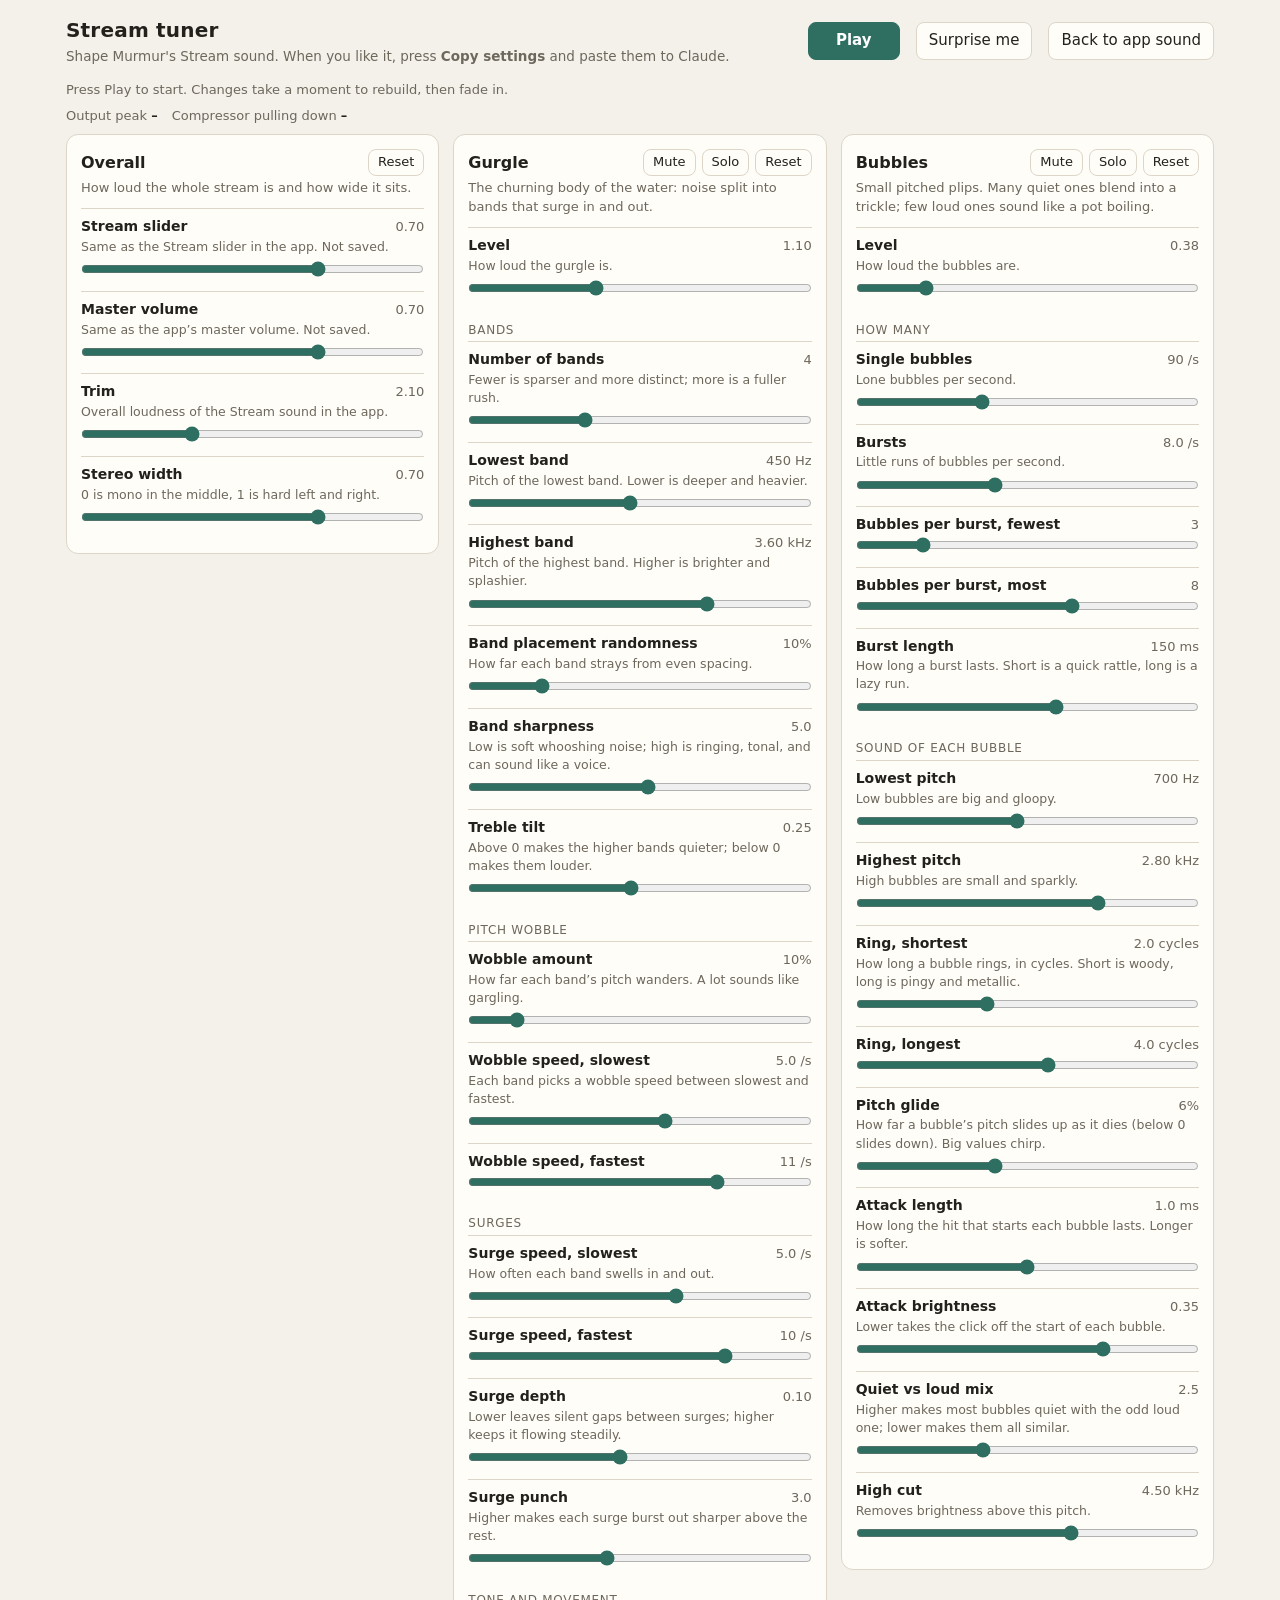
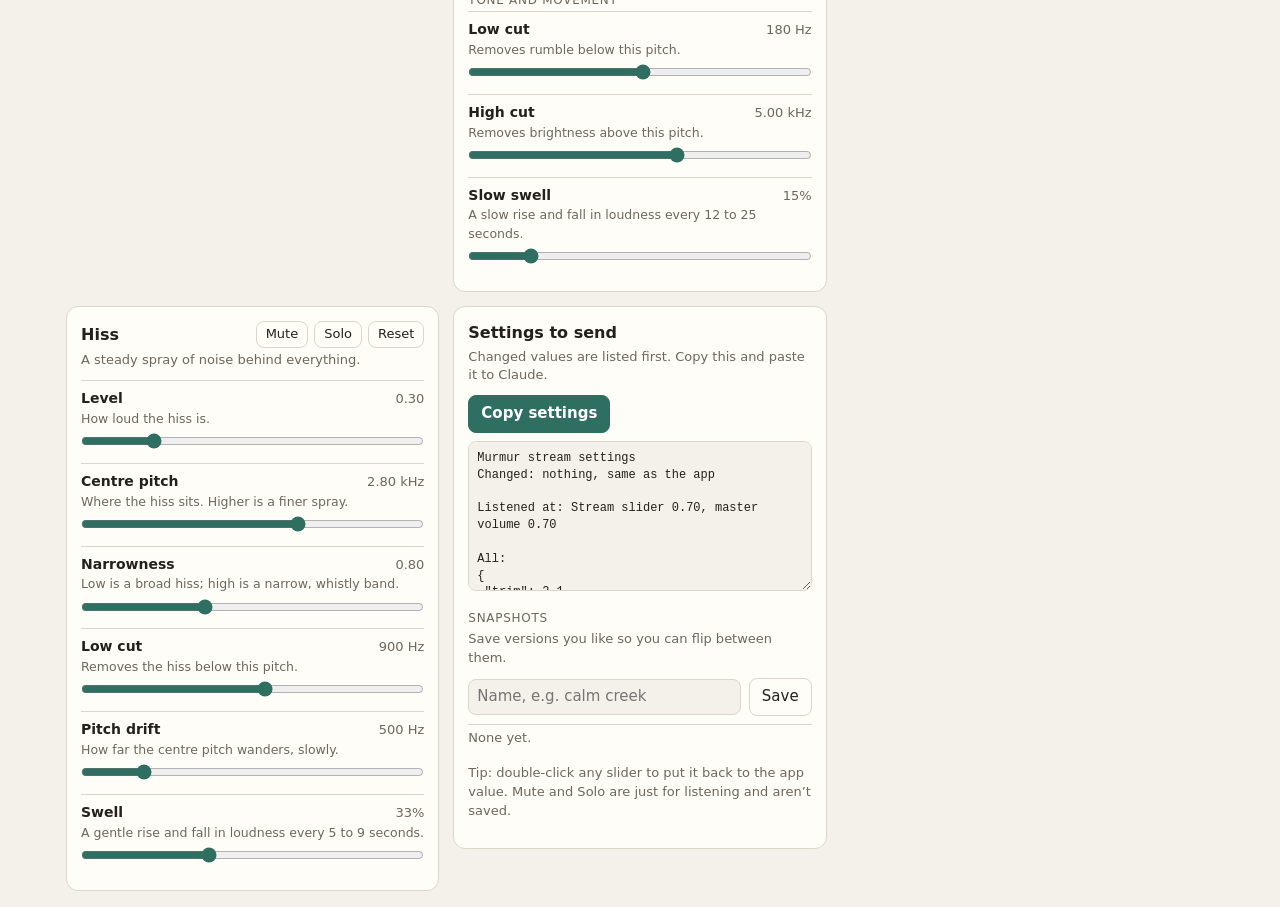
==== stream-tuner.html @ 97ecb2f1 "Add a stream tuner page and move stream settings into STREAM Every number that shapes the Stream sou" ====
<!doctype html>
<html lang="en">
<head>
<meta charset="utf-8">
<meta name="viewport" content="width=device-width, initial-scale=1">
<title>Stream Tuner</title>
<style>
  :root {
    --bg: #f4f1ea; --card: #fffdf8; --ink: #23211c; --muted: #6d675c; --line: #ddd6c8;
    --accent: #2f6f62; --accent-ink: #ffffff; --warn: #a2562a; --track: #e3ddd0;
  }
  @media (prefers-color-scheme: dark) {
    :root:not([data-theme="light"]) {
      --bg: #15171a; --card: #1e2125; --ink: #ebe7df; --muted: #9a958b; --line: #30343a;
      --accent: #6cc3ad; --accent-ink: #0d1412; --warn: #e39a6b; --track: #2c3036;
    }
  }
  :root[data-theme="dark"] {
    --bg: #15171a; --card: #1e2125; --ink: #ebe7df; --muted: #9a958b; --line: #30343a;
    --accent: #6cc3ad; --accent-ink: #0d1412; --warn: #e39a6b; --track: #2c3036;
  }
  * { box-sizing: border-box; }
  body { margin: 0; background: var(--bg); color: var(--ink); font: 15px/1.45 system-ui, -apple-system, "Segoe UI", sans-serif; }
  .wrap { max-width: 1180px; margin: 0 auto; padding: 16px; }
  header { display: flex; flex-wrap: wrap; align-items: center; gap: 12px 16px; margin-bottom: 14px; }
  h1 { font-size: 20px; margin: 0; letter-spacing: 0.01em; }
  .sub { color: var(--muted); margin: 2px 0 0; font-size: 13.5px; }
  .grow { flex: 1 1 240px; }
  button { font: inherit; border: 1px solid var(--line); background: var(--card); color: var(--ink); border-radius: 8px; padding: 7px 12px; cursor: pointer; }
  button:hover { border-color: var(--accent); }
  button.primary { background: var(--accent); color: var(--accent-ink); border-color: var(--accent); font-weight: 600; min-width: 92px; }
  button.small { padding: 3px 9px; font-size: 13px; }
  button.on { background: var(--accent); color: var(--accent-ink); border-color: var(--accent); }
  .status { font-size: 13px; color: var(--muted); min-height: 1.4em; }
  .status.busy { color: var(--warn); }
  .grid { display: grid; grid-template-columns: repeat(auto-fit, minmax(320px, 1fr)); gap: 14px; align-items: start; }
  section.card { background: var(--card); border: 1px solid var(--line); border-radius: 12px; padding: 14px; }
  .card h2 { font-size: 16px; margin: 0; }
  .card .what { color: var(--muted); font-size: 13px; margin: 3px 0 10px; }
  .card-head { display: flex; align-items: center; gap: 6px; flex-wrap: wrap; }
  .card-head h2 { flex: 1; }
  .ctl { padding: 7px 0; border-top: 1px solid var(--line); }
  .ctl:first-of-type { border-top: 0; }
  .ctl-top { display: flex; justify-content: space-between; gap: 8px; align-items: baseline; }
  .ctl label { font-weight: 600; font-size: 14px; }
  .val { font-variant-numeric: tabular-nums; font-size: 13px; color: var(--muted); white-space: nowrap; }
  .val.changed { color: var(--accent); font-weight: 600; }
  .hint { color: var(--muted); font-size: 12.5px; margin: 1px 0 3px; }
  input[type=range] { width: 100%; accent-color: var(--accent); margin: 2px 0 0; }
  .sub-h { font-size: 12px; text-transform: uppercase; letter-spacing: 0.06em; color: var(--muted); margin: 12px 0 2px; }
  textarea { width: 100%; min-height: 150px; font: 12px/1.4 ui-monospace, SFMono-Regular, Menlo, monospace; background: var(--bg); color: var(--ink); border: 1px solid var(--line); border-radius: 8px; padding: 8px; resize: vertical; }
  .row { display: flex; gap: 8px; flex-wrap: wrap; align-items: center; margin: 8px 0; }
  .row input[type=text] { flex: 1 1 140px; font: inherit; padding: 6px 8px; border-radius: 8px; border: 1px solid var(--line); background: var(--bg); color: var(--ink); }
  .snaps { list-style: none; padding: 0; margin: 6px 0 0; }
  .snaps li { display: flex; gap: 6px; align-items: center; padding: 4px 0; border-top: 1px solid var(--line); }
  .snaps li span { flex: 1; overflow: hidden; text-overflow: ellipsis; white-space: nowrap; }
  .meter { display: flex; gap: 14px; flex-wrap: wrap; font-size: 13px; color: var(--muted); font-variant-numeric: tabular-nums; }
  .meter b { color: var(--ink); font-weight: 600; }
  .meter b.hot { color: var(--warn); }
  .note { font-size: 13px; color: var(--muted); }
</style>
</head>
<body>
<div class="wrap">
  <header>
    <div class="grow">
      <h1>Stream tuner</h1>
      <p class="sub">Shape Murmur's Stream sound. When you like it, press <b>Copy settings</b> and paste them to Claude.</p>
    </div>
    <button id="play" class="primary" type="button">Play</button>
    <button id="surprise" type="button" title="Nudge every control a little at random">Surprise me</button>
    <button id="resetAll" type="button">Back to app sound</button>
  </header>
  <div class="row">
    <div class="status" id="status">Press Play to start. Changes take a moment to rebuild, then fade in.</div>
  </div>
  <div class="row meter" id="meter" aria-live="off">
    <span>Output peak <b id="mPeak">–</b></span>
    <span>Compressor pulling down <b id="mComp">–</b></span>
  </div>
  <div class="grid" id="grid"></div>
</div>

<audio id="out" hidden></audio>
<script src="data.js"></script>
<script src="audio.js"></script>
<script>
'use strict';
/* Stream tuner: edits STREAM (data.js) and the stream trim live, and rebuilds
   BUILD.stream with a short crossfade on every change. */
const T_DEFAULTS = JSON.parse(JSON.stringify(STREAM));
const T_STREAM_DEF = LAYERS.find(l => l.id === 'stream');
T_DEFAULTS.trim = T_STREAM_DEF.trim;

/* Controls. path: where the value lives; buf: which buffer must be remade. */
const T_GROUPS = [
  { id: 'overall', title: 'Overall', what: 'How loud the whole stream is and how wide it sits.', controls: [
    { path: 'ui.slider', label: 'Stream slider', min: 0, max: 1, step: 0.01, def: 0.7, hint: 'Same as the Stream slider in the app. Not saved.', fmt: v => v.toFixed(2) },
    { path: 'ui.volume', label: 'Master volume', min: 0, max: 1, step: 0.01, def: 0.7, hint: 'Same as the app’s master volume. Not saved.', fmt: v => v.toFixed(2) },
    { path: 'trim', label: 'Trim', min: 0.3, max: 6, step: 0.05, hint: 'Overall loudness of the Stream sound in the app.', fmt: v => v.toFixed(2) },
    { path: 'width', label: 'Stereo width', min: 0, max: 1, step: 0.01, hint: '0 is mono in the middle, 1 is hard left and right.', fmt: v => v.toFixed(2) }
  ] },
  { id: 'gurgle', title: 'Gurgle', what: 'The churning body of the water: noise split into bands that surge in and out.', controls: [
    { path: 'gurgle.level', label: 'Level', min: 0, max: 3, step: 0.01, hint: 'How loud the gurgle is.', fmt: v => v.toFixed(2) },
    { sub: 'Bands' },
    { path: 'gurgle.bands', label: 'Number of bands', min: 1, max: 10, step: 1, buf: 'brook', hint: 'Fewer is sparser and more distinct; more is a fuller rush.', fmt: v => String(Math.round(v)) },
    { path: 'gurgle.low', label: 'Lowest band', min: 120, max: 2000, log: true, buf: 'brook', hint: 'Pitch of the lowest band. Lower is deeper and heavier.', fmt: hz },
    { path: 'gurgle.high', label: 'Highest band', min: 400, max: 9000, log: true, buf: 'brook', hint: 'Pitch of the highest band. Higher is brighter and splashier.', fmt: hz },
    { path: 'gurgle.jitter', label: 'Band placement randomness', min: 0, max: 0.5, step: 0.01, buf: 'brook', hint: 'How far each band strays from even spacing.', fmt: pct },
    { path: 'gurgle.q', label: 'Band sharpness', min: 0.5, max: 40, log: true, buf: 'brook', hint: 'Low is soft whooshing noise; high is ringing, tonal, and can sound like a voice.', fmt: v => v.toFixed(1) },
    { path: 'gurgle.tilt', label: 'Treble tilt', min: -0.6, max: 1.2, step: 0.01, buf: 'brook', hint: 'Above 0 makes the higher bands quieter; below 0 makes them louder.', fmt: v => v.toFixed(2) },
    { sub: 'Pitch wobble' },
    { path: 'gurgle.drift', label: 'Wobble amount', min: 0, max: 0.8, step: 0.01, buf: 'brook', hint: 'How far each band’s pitch wanders. A lot sounds like gargling.', fmt: pct },
    { path: 'gurgle.driftMin', label: 'Wobble speed, slowest', min: 0.3, max: 40, log: true, buf: 'brook', hint: 'Each band picks a wobble speed between slowest and fastest.', fmt: perSec },
    { path: 'gurgle.driftMax', label: 'Wobble speed, fastest', min: 0.3, max: 40, log: true, buf: 'brook', fmt: perSec },
    { sub: 'Surges' },
    { path: 'gurgle.surgeMin', label: 'Surge speed, slowest', min: 0.3, max: 30, log: true, buf: 'brook', hint: 'How often each band swells in and out.', fmt: perSec },
    { path: 'gurgle.surgeMax', label: 'Surge speed, fastest', min: 0.3, max: 30, log: true, buf: 'brook', fmt: perSec },
    { path: 'gurgle.floor', label: 'Surge depth', min: -1, max: 1.5, step: 0.01, buf: 'brook', hint: 'Lower leaves silent gaps between surges; higher keeps it flowing steadily.', fmt: v => v.toFixed(2) },
    { path: 'gurgle.shape', label: 'Surge punch', min: 1, max: 6, step: 0.1, buf: 'brook', hint: 'Higher makes each surge burst out sharper above the rest.', fmt: v => v.toFixed(1) },
    { sub: 'Tone and movement' },
    { path: 'gurgle.hp', label: 'Low cut', min: 20, max: 1500, log: true, hint: 'Removes rumble below this pitch.', fmt: hz },
    { path: 'gurgle.lp', label: 'High cut', min: 800, max: 16000, log: true, hint: 'Removes brightness above this pitch.', fmt: hz },
    { path: 'gurgle.swell', label: 'Slow swell', min: 0, max: 0.9, step: 0.01, hint: 'A slow rise and fall in loudness every 12 to 25 seconds.', fmt: pct }
  ] },
  { id: 'bubbles', title: 'Bubbles', what: 'Small pitched plips. Many quiet ones blend into a trickle; few loud ones sound like a pot boiling.', controls: [
    { path: 'bubbles.level', label: 'Level', min: 0, max: 2, step: 0.01, hint: 'How loud the bubbles are.', fmt: v => v.toFixed(2) },
    { sub: 'How many' },
    { path: 'bubbles.rate', label: 'Single bubbles', min: 0, max: 250, step: 1, buf: 'bubbles', hint: 'Lone bubbles per second.', fmt: perSec },
    { path: 'bubbles.clusters', label: 'Bursts', min: 0, max: 20, step: 0.5, buf: 'bubbles', hint: 'Little runs of bubbles per second.', fmt: perSec },
    { path: 'bubbles.clusterMin', label: 'Bubbles per burst, fewest', min: 1, max: 12, step: 1, buf: 'bubbles', fmt: v => String(Math.round(v)) },
    { path: 'bubbles.clusterMax', label: 'Bubbles per burst, most', min: 1, max: 12, step: 1, buf: 'bubbles', fmt: v => String(Math.round(v)) },
    { path: 'bubbles.clusterSpread', label: 'Burst length', min: 0.01, max: 1, log: true, buf: 'bubbles', hint: 'How long a burst lasts. Short is a quick rattle, long is a lazy run.', fmt: v => Math.round(v * 1000) + ' ms' },
    { sub: 'Sound of each bubble' },
    { path: 'bubbles.low', label: 'Lowest pitch', min: 150, max: 4000, log: true, buf: 'bubbles', hint: 'Low bubbles are big and gloopy.', fmt: hz },
    { path: 'bubbles.high', label: 'Highest pitch', min: 200, max: 8000, log: true, buf: 'bubbles', hint: 'High bubbles are small and sparkly.', fmt: hz },
    { path: 'bubbles.ringMin', label: 'Ring, shortest', min: 0.5, max: 20, log: true, buf: 'bubbles', hint: 'How long a bubble rings, in cycles. Short is woody, long is pingy and metallic.', fmt: cycles },
    { path: 'bubbles.ringMax', label: 'Ring, longest', min: 0.5, max: 20, log: true, buf: 'bubbles', fmt: cycles },
    { path: 'bubbles.glide', label: 'Pitch glide', min: -0.3, max: 0.6, step: 0.01, buf: 'bubbles', hint: 'How far a bubble’s pitch slides up as it dies (below 0 slides down). Big values chirp.', fmt: pct },
    { path: 'bubbles.burst', label: 'Attack length', min: 0.1, max: 10, log: true, buf: 'bubbles', hint: 'How long the hit that starts each bubble lasts. Longer is softer.', fmt: v => v.toFixed(1) + ' ms' },
    { path: 'bubbles.soft', label: 'Attack brightness', min: 0.02, max: 1, log: true, buf: 'bubbles', hint: 'Lower takes the click off the start of each bubble.', fmt: v => v.toFixed(2) },
    { path: 'bubbles.skew', label: 'Quiet vs loud mix', min: 0.5, max: 6, step: 0.1, buf: 'bubbles', hint: 'Higher makes most bubbles quiet with the odd loud one; lower makes them all similar.', fmt: v => v.toFixed(1) },
    { path: 'bubbles.lp', label: 'High cut', min: 500, max: 16000, log: true, hint: 'Removes brightness above this pitch.', fmt: hz }
  ] },
  { id: 'hiss', title: 'Hiss', what: 'A steady spray of noise behind everything.', controls: [
    { path: 'hiss.level', label: 'Level', min: 0, max: 1.5, step: 0.01, hint: 'How loud the hiss is.', fmt: v => v.toFixed(2) },
    { path: 'hiss.freq', label: 'Centre pitch', min: 300, max: 10000, log: true, hint: 'Where the hiss sits. Higher is a finer spray.', fmt: hz },
    { path: 'hiss.q', label: 'Narrowness', min: 0.2, max: 10, log: true, hint: 'Low is a broad hiss; high is a narrow, whistly band.', fmt: v => v.toFixed(2) },
    { path: 'hiss.hp', label: 'Low cut', min: 100, max: 6000, log: true, hint: 'Removes the hiss below this pitch.', fmt: hz },
    { path: 'hiss.drift', label: 'Pitch drift', min: 0, max: 3000, step: 10, hint: 'How far the centre pitch wanders, slowly.', fmt: hz },
    { path: 'hiss.swell', label: 'Swell', min: 0, max: 0.9, step: 0.01, hint: 'A gentle rise and fall in loudness every 5 to 9 seconds.', fmt: pct }
  ] }
];

function hz(v) { return v >= 1000 ? (v / 1000).toFixed(v >= 10000 ? 1 : 2) + ' kHz' : Math.round(v) + ' Hz'; }
function pct(v) { return Math.round(v * 100) + '%'; }
function perSec(v) { return (v < 10 ? v.toFixed(1) : Math.round(v)) + ' /s'; }
function cycles(v) { return v.toFixed(1) + ' cycles'; }

/* ---------- settings model ---------- */
const tCur = JSON.parse(JSON.stringify(T_DEFAULTS));
const tUi = { slider: 0.7, volume: 0.7 };
const tMute = { gurgle: false, bubbles: false, hiss: false };
let tSolo = null;

function tGet(path) {
  const [a, b] = path.split('.');
  if (a === 'ui') return tUi[b];
  return b ? tCur[a][b] : tCur[a];
}
function tSet(path, v) {
  const [a, b] = path.split('.');
  if (a === 'ui') tUi[b] = v; else if (b) tCur[a][b] = v; else tCur[a] = v;
}
function defOf(path) {
  const [a, b] = path.split('.');
  if (a === 'ui') return T_GROUPS[0].controls.find(c => c.path === path).def;
  return b ? T_DEFAULTS[a][b] : T_DEFAULTS[a];
}
const T_ALL = T_GROUPS.flatMap(g => g.controls.filter(c => c.path));

/* Copy tCur into the live STREAM table, fixing min/max order and mutes. */
function tPush() {
  const pair = (o, a, b) => { if (o[a] > o[b]) { const t = o[a]; o[a] = o[b]; o[b] = t; } };
  STREAM.width = tCur.width;
  for (const k of ['gurgle', 'bubbles', 'hiss']) {
    Object.assign(STREAM[k], tCur[k]);
    const silent = tSolo ? tSolo !== k : tMute[k];
    if (silent) STREAM[k].level = 0;
  }
  pair(STREAM.gurgle, 'driftMin', 'driftMax'); pair(STREAM.gurgle, 'surgeMin', 'surgeMax');
  pair(STREAM.gurgle, 'low', 'high'); pair(STREAM.bubbles, 'low', 'high');
  pair(STREAM.bubbles, 'ringMin', 'ringMax'); pair(STREAM.bubbles, 'clusterMin', 'clusterMax');
  STREAM.bubbles.clusterMin = Math.round(STREAM.bubbles.clusterMin);
  STREAM.bubbles.clusterMax = Math.round(STREAM.bubbles.clusterMax);
  STREAM.gurgle.bands = Math.round(STREAM.gurgle.bands);
}

/* ---------- audio ---------- */
let tLive = null, tTimer = 0, tStarted = false, tOn = false;
const tBufKey = { brook: '', bubbles: '' };
const keyFor = (grp) => JSON.stringify(T_ALL.filter(c => c.buf === grp).map(c => STREAM[c.path.split('.')[0]][c.path.split('.')[1]]));

function tLayerGain() { return Math.pow(tUi.slider, 2.2) * tCur.trim; }

function tStart() {
  if (!ensureCtx()) { status('This browser has no Web Audio.', true); return false; }
  nodes.play.gain.setTargetAtTime(1, ctx.currentTime, 0.1);
  nodes.vol.gain.setTargetAtTime(volGain(tUi.volume), ctx.currentTime, 0.1);
  tStarted = true;
  return true;
}

function tRebuild() {
  if (!tStarted) return;
  tPush();
  const nb = keyFor('brook'), nu = keyFor('bubbles');
  const remake = [];
  if (nb !== tBufKey.brook) { bufs.brook = null; remake.push('gurgle'); }
  if (nu !== tBufKey.bubbles) { bufs.bubbles = null; remake.push('bubbles'); }
  status(remake.length ? 'Rebuilding ' + remake.join(' and ') + '…' : 'Updating…', true);
  // let the status paint before the (blocking) buffer generation
  setTimeout(() => {
    const t0 = performance.now();
    const L = { gain: ctx.createGain(), onKill: [], parts: [] };
    L.gain.gain.value = 0;
    L.gain.connect(nodes.vol);
    BUILD.stream(L, L.parts);
    tBufKey.brook = nb; tBufKey.bubbles = nu;
    const now = ctx.currentTime;
    L.gain.gain.setTargetAtTime(tOn ? tLayerGain() : 0, now, 0.12);
    const old = tLive;
    tLive = L;
    if (old) {
      old.gain.gain.cancelScheduledValues(now);
      old.gain.gain.setTargetAtTime(0, now, 0.12);
      setTimeout(() => tKill(old), 1200);
    }
    const ms = Math.round(performance.now() - t0);
    status(tOn ? 'Playing.' + (remake.length ? ' Rebuilt in ' + ms + ' ms.' : '') : 'Paused.', false);
  }, 30);
}

function tKill(L) {
  L.onKill.forEach(fn => { try { fn(); } catch (e) {} });
  L.parts.forEach(p => { try { if (p.stop) p.stop(); } catch (e) {} try { p.disconnect(); } catch (e) {} });
  try { L.gain.disconnect(); } catch (e) {}
}

function tLevels() {
  if (!tStarted) return;
  const now = ctx.currentTime;
  nodes.vol.gain.setTargetAtTime(volGain(tUi.volume), now, 0.08);
  if (tLive) tLive.gain.gain.setTargetAtTime(tOn ? tLayerGain() : 0, now, 0.08);
}

function schedule(kind) {
  if (kind === 'level') { tLevels(); save(); renderOut(); return; }
  clearTimeout(tTimer);
  tTimer = setTimeout(tRebuild, 220);
  save(); renderOut();
}

$('#play').addEventListener('click', async () => {
  if (!tStarted && !tStart()) return;
  if (ctx.state !== 'running') { try { await ctx.resume(); } catch (e) {} }
  tOn = !tOn;
  $('#play').textContent = tOn ? 'Pause' : 'Play';
  if (tOn && !tLive) tRebuild(); else { tLevels(); status(tOn ? 'Playing.' : 'Paused.', false); }
});

/* ---------- meter ---------- */
const tBuf = new Float32Array(2048);
let tPeakHold = 0;
function meter() {
  if (tStarted && nodes && nodes.an) {
    nodes.an.getFloatTimeDomainData(tBuf);
    let pk = 0;
    for (let i = 0; i < tBuf.length; i++) pk = Math.max(pk, Math.abs(tBuf[i]));
    tPeakHold = Math.max(pk, tPeakHold * 0.93);
    const db = tPeakHold > 0 ? 20 * Math.log10(tPeakHold) : -Infinity;
    const r = nodes.comp.reduction;
    const red = typeof r === 'number' ? r : (r && r.value) || 0;
    const p = $('#mPeak'), c = $('#mComp');
    p.textContent = isFinite(db) ? db.toFixed(1) + ' dB' : '–';
    p.classList.toggle('hot', db > -1);
    c.textContent = Math.abs(red).toFixed(1) + ' dB';
    c.classList.toggle('hot', red < -3);
  }
  requestAnimationFrame(meter);
}
requestAnimationFrame(meter);

/* ---------- UI ---------- */
function status(t, busy) { const s = $('#status'); s.textContent = t; s.classList.toggle('busy', !!busy); }

const T_STEPS = 1000;
function toPos(c, v) { return c.log ? Math.round(Math.log(v / c.min) / Math.log(c.max / c.min) * T_STEPS) : v; }
function fromPos(c, p) {
  if (!c.log) return +p;
  const v = c.min * Math.pow(c.max / c.min, p / T_STEPS);
  return v >= 100 ? Math.round(v) : v >= 10 ? Math.round(v * 10) / 10 : Math.round(v * 100) / 100;
}
const T_INPUTS = {};

function buildUI() {
  const grid = $('#grid');
  T_GROUPS.forEach(g => {
    const sec = document.createElement('section');
    sec.className = 'card';
    const head = document.createElement('div');
    head.className = 'card-head';
    head.innerHTML = '<h2>' + g.title + '</h2>';
    if (g.id !== 'overall') {
      const mute = btn('Mute', () => { tMute[g.id] = !tMute[g.id]; mute.classList.toggle('on', tMute[g.id]); mute.setAttribute('aria-pressed', tMute[g.id]); schedule('build'); });
      const solo = btn('Solo', () => { tSolo = tSolo === g.id ? null : g.id; document.querySelectorAll('[data-solo]').forEach(b => { const on = b.dataset.solo === tSolo; b.classList.toggle('on', on); b.setAttribute('aria-pressed', on); }); schedule('build'); });
      solo.dataset.solo = g.id; mute.setAttribute('aria-pressed', 'false'); solo.setAttribute('aria-pressed', 'false');
      head.append(mute, solo);
    }
    head.append(btn('Reset', () => { g.controls.forEach(c => { if (c.path && !c.path.startsWith('ui.')) { tSet(c.path, defOf(c.path)); sync(c); } }); schedule('build'); }));
    sec.append(head);
    const what = document.createElement('p'); what.className = 'what'; what.textContent = g.what; sec.append(what);
    g.controls.forEach(c => {
      if (c.sub) { const h = document.createElement('div'); h.className = 'sub-h'; h.textContent = c.sub; sec.append(h); return; }
      const id = 'c-' + c.path.replace('.', '-');
      const box = document.createElement('div'); box.className = 'ctl';
      box.innerHTML = '<div class="ctl-top"><label for="' + id + '"></label><span class="val"></span></div>' + (c.hint ? '<div class="hint"></div>' : '') + '<input type="range" id="' + id + '">';
      box.querySelector('label').textContent = c.label;
      if (c.hint) box.querySelector('.hint').textContent = c.hint;
      const inp = box.querySelector('input');
      if (c.log) { inp.min = 0; inp.max = T_STEPS; inp.step = 1; } else { inp.min = c.min; inp.max = c.max; inp.step = c.step; }
      inp.addEventListener('input', () => {
        tSet(c.path, fromPos(c, inp.value)); sync(c, true);
        schedule(c.path.startsWith('ui.') || c.path === 'trim' ? 'level' : 'build');
      });
      inp.addEventListener('dblclick', () => { tSet(c.path, defOf(c.path)); sync(c); schedule(c.path.startsWith('ui.') || c.path === 'trim' ? 'level' : 'build'); });
      T_INPUTS[c.path] = { c, inp, val: box.querySelector('.val') };
      sec.append(box);
      sync(c);
    });
    grid.append(sec);
  });
  grid.append(outCard());
}

function btn(label, fn) { const b = document.createElement('button'); b.type = 'button'; b.className = 'small'; b.textContent = label; b.addEventListener('click', fn); return b; }

function sync(c, fromInput) {
  const r = T_INPUTS[c.path]; if (!r) return;
  const v = tGet(c.path);
  if (!fromInput) r.inp.value = toPos(c, v);
  r.val.textContent = c.fmt(v);
  const changed = !c.path.startsWith('ui.') && Math.abs(v - defOf(c.path)) > 1e-9;
  r.val.classList.toggle('changed', changed);
  r.val.title = changed ? 'App value: ' + c.fmt(defOf(c.path)) + ' (double-click the slider to go back)' : 'Same as the app';
}

function outCard() {
  const sec = document.createElement('section');
  sec.className = 'card';
  sec.innerHTML = '<div class="card-head"><h2>Settings to send</h2></div>' +
    '<p class="what">Changed values are listed first. Copy this and paste it to Claude.</p>' +
    '<div class="row"><button type="button" class="primary" id="copy">Copy settings</button><span class="note" id="copied"></span></div>' +
    '<textarea id="out-text" readonly aria-label="Current stream settings"></textarea>' +
    '<div class="sub-h">Snapshots</div>' +
    '<p class="what">Save versions you like so you can flip between them.</p>' +
    '<div class="row"><input type="text" id="snapName" placeholder="Name, e.g. calm creek" maxlength="40"><button type="button" id="snapSave">Save</button></div>' +
    '<ul class="snaps" id="snaps"></ul>' +
    '<p class="note">Tip: double-click any slider to put it back to the app value. Mute and Solo are just for listening and aren’t saved.</p>';
  setTimeout(() => {
    $('#copy').addEventListener('click', async () => {
      const ta = $('#out-text');
      let ok = false;
      try { await navigator.clipboard.writeText(ta.value); ok = true; } catch (e) {
        ta.focus(); ta.select(); try { ok = document.execCommand('copy'); } catch (e2) {}
      }
      $('#copied').textContent = ok ? 'Copied.' : 'Select the text and copy it.';
      setTimeout(() => { $('#copied').textContent = ''; }, 2500);
    });
    $('#snapSave').addEventListener('click', () => {
      const name = $('#snapName').value.trim() || 'Snapshot ' + (tSnaps.length + 1);
      tSnaps.unshift({ name, s: JSON.parse(JSON.stringify(tCur)) });
      tSnaps = tSnaps.slice(0, 30);
      $('#snapName').value = '';
      saveSnaps(); renderSnaps();
    });
    renderOut(); renderSnaps();
  });
  return sec;
}

function renderOut() {
  const ta = $('#out-text'); if (!ta) return;
  const lines = [];
  T_ALL.forEach(c => {
    if (c.path.startsWith('ui.')) return;
    const v = tGet(c.path), d = defOf(c.path);
    if (Math.abs(v - d) > 1e-9) lines.push('  ' + c.path + ': ' + round(v) + '   (was ' + round(d) + ')');
  });
  const full = { trim: round(tCur.trim), width: round(tCur.width) };
  for (const k of ['gurgle', 'bubbles', 'hiss']) { full[k] = {}; for (const p in tCur[k]) full[k][p] = round(tCur[k][p]); }
  ta.value = 'Murmur stream settings\n' +
    (lines.length ? 'Changed:\n' + lines.join('\n') : 'Changed: nothing, same as the app') +
    '\n\nListened at: Stream slider ' + tUi.slider.toFixed(2) + ', master volume ' + tUi.volume.toFixed(2) +
    '\n\nAll:\n' + JSON.stringify(full, null, 1);
}
function round(v) { return Math.round(v * 1000) / 1000; }

/* ---------- storage ---------- */
const T_KEY = 'murmur.streamTuner.v1';
let tSnaps = [];
function save() { try { localStorage.setItem(T_KEY, JSON.stringify({ cur: tCur, ui: tUi })); } catch (e) {} }
function saveSnaps() { try { localStorage.setItem(T_KEY + '.snaps', JSON.stringify(tSnaps)); } catch (e) {} }
function load() {
  try {
    const o = JSON.parse(localStorage.getItem(T_KEY) || 'null');
    if (o && o.cur) mergeInto(tCur, o.cur);
    if (o && o.ui) Object.assign(tUi, o.ui);
  } catch (e) {}
  try { tSnaps = JSON.parse(localStorage.getItem(T_KEY + '.snaps') || '[]') || []; } catch (e) { tSnaps = []; }
}
function mergeInto(dst, src) {
  for (const k in dst) {
    if (!(k in src)) continue;
    if (typeof dst[k] === 'object') mergeInto(dst[k], src[k]);
    else if (typeof src[k] === 'number' && isFinite(src[k])) dst[k] = src[k];
  }
}
function renderSnaps() {
  const ul = $('#snaps'); if (!ul) return;
  ul.innerHTML = '';
  if (!tSnaps.length) { const li = document.createElement('li'); li.innerHTML = '<span class="note">None yet.</span>'; ul.append(li); return; }
  tSnaps.forEach((sn, i) => {
    const li = document.createElement('li');
    const sp = document.createElement('span'); sp.textContent = sn.name; li.append(sp);
    li.append(btn('Load', () => { mergeInto(tCur, sn.s); T_ALL.forEach(c => sync(c)); schedule('build'); tLevels(); status('Loaded “' + sn.name + '”.', false); }));
    li.append(btn('Remove', () => { tSnaps.splice(i, 1); saveSnaps(); renderSnaps(); }));
    ul.append(li);
  });
}

/* ---------- surprise / reset ---------- */
$('#surprise').addEventListener('click', () => {
  T_ALL.forEach(c => {
    if (c.path.startsWith('ui.') || c.path === 'trim') return;
    const span = c.log ? T_STEPS : (c.max - c.min);
    let p = toPos(c, tGet(c.path)) + (Math.random() * 2 - 1) * span * 0.08;
    p = c.log ? Math.max(0, Math.min(T_STEPS, p)) : Math.max(c.min, Math.min(c.max, p));
    let v = fromPos(c, p);
    if (!c.log && c.step) v = Math.round(v / c.step) * c.step;
    tSet(c.path, round(v)); sync(c);
  });
  schedule('build');
});
$('#resetAll').addEventListener('click', () => {
  mergeInto(tCur, T_DEFAULTS);
  T_ALL.forEach(c => sync(c));
  schedule('build'); tLevels();
});

load();
buildUI();
</script>
</body>
</html>
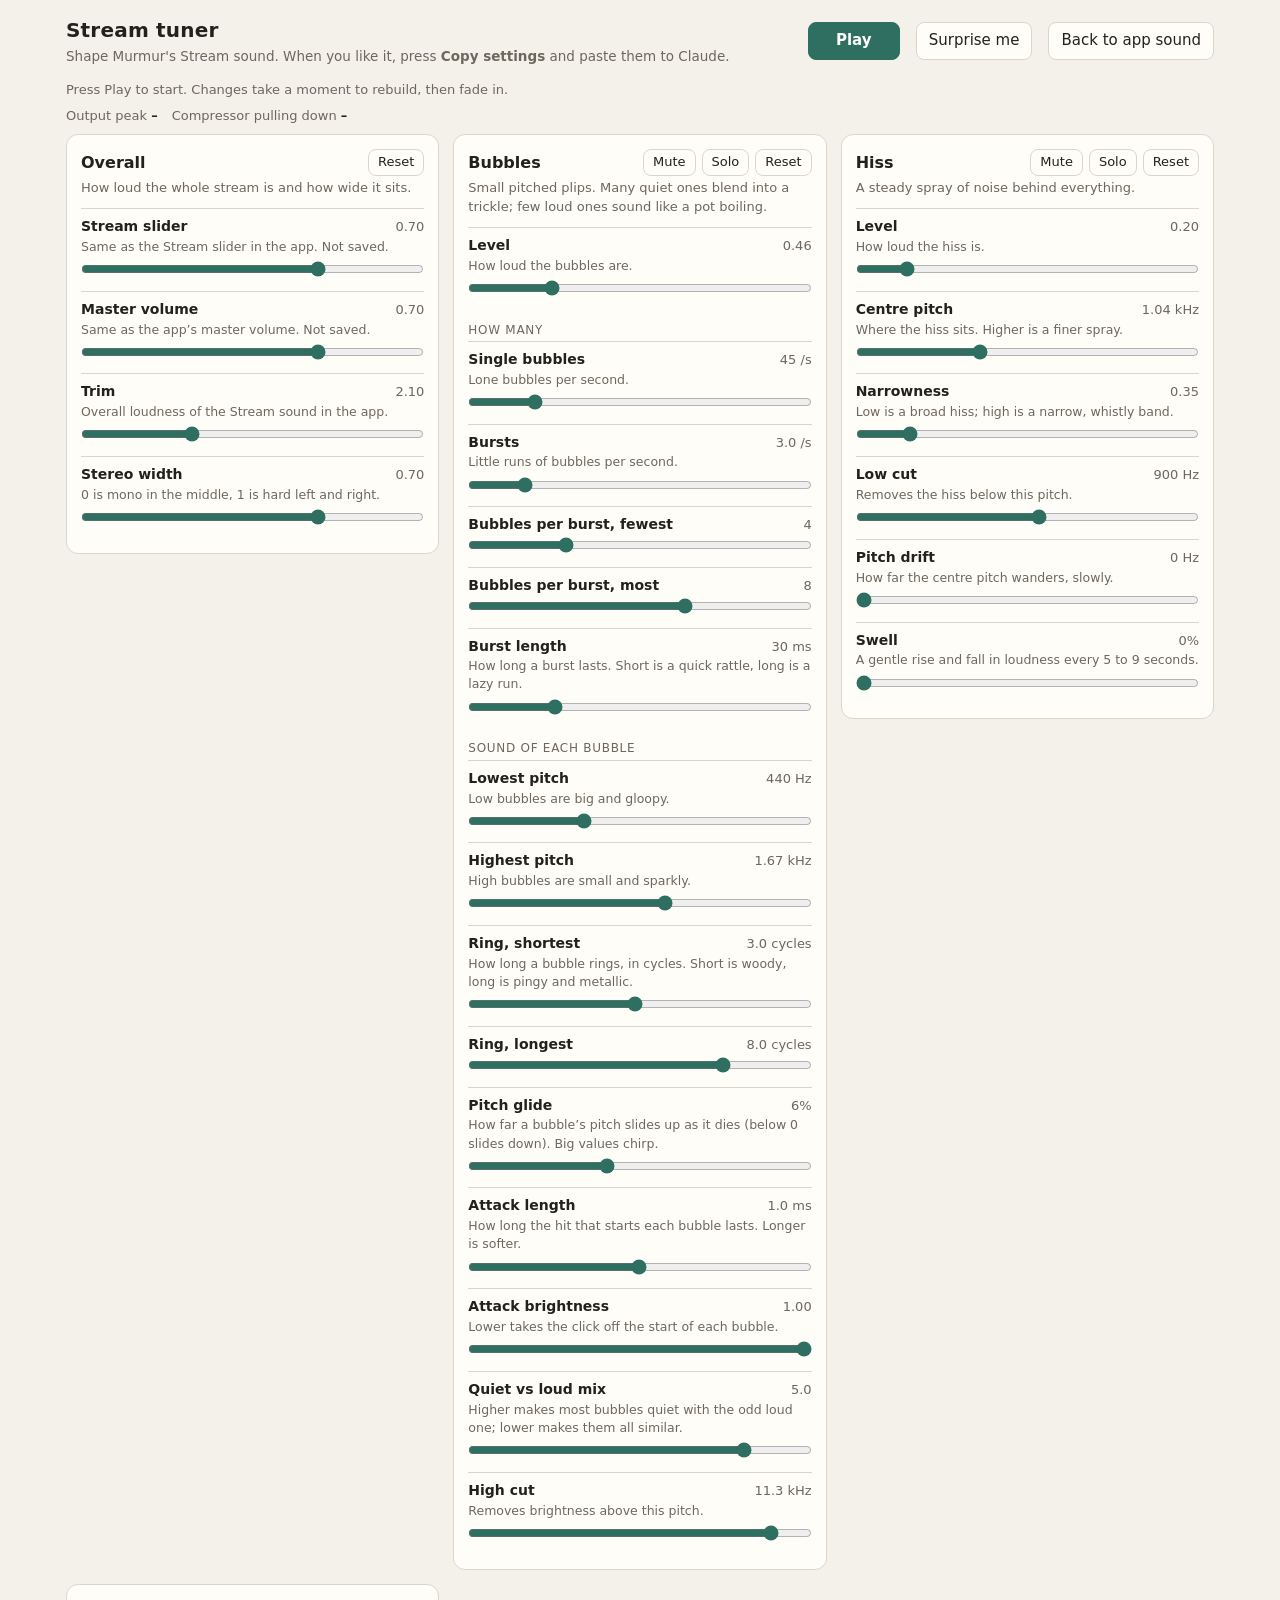
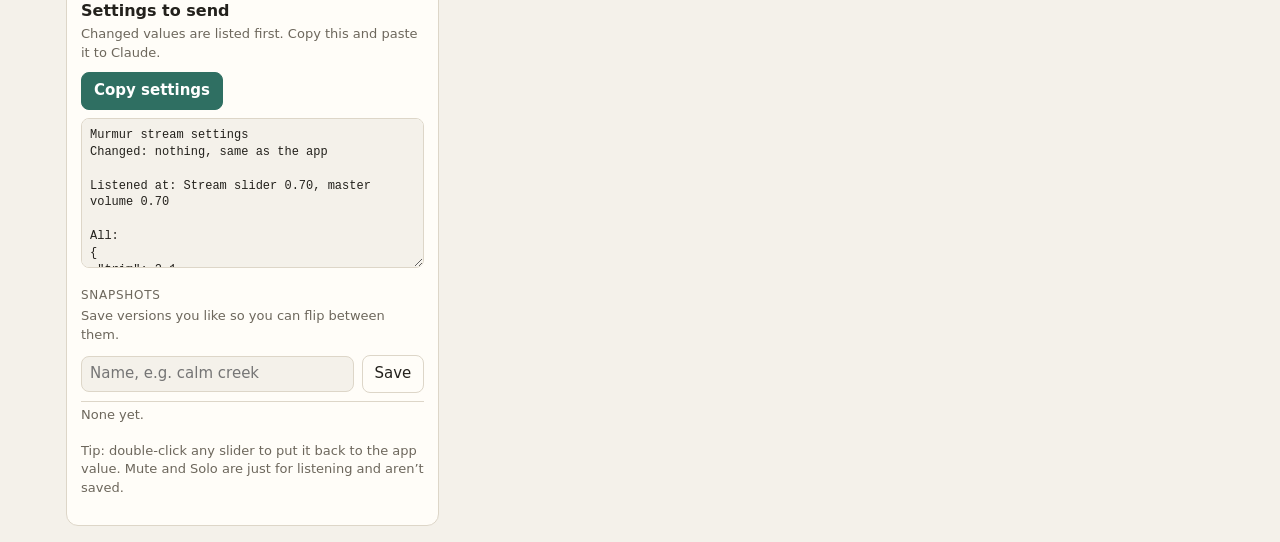
==== commit 55569797: "Drop the stream gurgle layer and use the tuned bubble and hiss settings Keith tuned the stream in st" ====
--- a/stream-tuner.html
+++ b/stream-tuner.html
@@ -100,29 +100,6 @@
     { path: 'trim', label: 'Trim', min: 0.3, max: 6, step: 0.05, hint: 'Overall loudness of the Stream sound in the app.', fmt: v => v.toFixed(2) },
     { path: 'width', label: 'Stereo width', min: 0, max: 1, step: 0.01, hint: '0 is mono in the middle, 1 is hard left and right.', fmt: v => v.toFixed(2) }
   ] },
-  { id: 'gurgle', title: 'Gurgle', what: 'The churning body of the water: noise split into bands that surge in and out.', controls: [
-    { path: 'gurgle.level', label: 'Level', min: 0, max: 3, step: 0.01, hint: 'How loud the gurgle is.', fmt: v => v.toFixed(2) },
-    { sub: 'Bands' },
-    { path: 'gurgle.bands', label: 'Number of bands', min: 1, max: 10, step: 1, buf: 'brook', hint: 'Fewer is sparser and more distinct; more is a fuller rush.', fmt: v => String(Math.round(v)) },
-    { path: 'gurgle.low', label: 'Lowest band', min: 120, max: 2000, log: true, buf: 'brook', hint: 'Pitch of the lowest band. Lower is deeper and heavier.', fmt: hz },
-    { path: 'gurgle.high', label: 'Highest band', min: 400, max: 9000, log: true, buf: 'brook', hint: 'Pitch of the highest band. Higher is brighter and splashier.', fmt: hz },
-    { path: 'gurgle.jitter', label: 'Band placement randomness', min: 0, max: 0.5, step: 0.01, buf: 'brook', hint: 'How far each band strays from even spacing.', fmt: pct },
-    { path: 'gurgle.q', label: 'Band sharpness', min: 0.5, max: 40, log: true, buf: 'brook', hint: 'Low is soft whooshing noise; high is ringing, tonal, and can sound like a voice.', fmt: v => v.toFixed(1) },
-    { path: 'gurgle.tilt', label: 'Treble tilt', min: -0.6, max: 1.2, step: 0.01, buf: 'brook', hint: 'Above 0 makes the higher bands quieter; below 0 makes them louder.', fmt: v => v.toFixed(2) },
-    { sub: 'Pitch wobble' },
-    { path: 'gurgle.drift', label: 'Wobble amount', min: 0, max: 0.8, step: 0.01, buf: 'brook', hint: 'How far each band’s pitch wanders. A lot sounds like gargling.', fmt: pct },
-    { path: 'gurgle.driftMin', label: 'Wobble speed, slowest', min: 0.3, max: 40, log: true, buf: 'brook', hint: 'Each band picks a wobble speed between slowest and fastest.', fmt: perSec },
-    { path: 'gurgle.driftMax', label: 'Wobble speed, fastest', min: 0.3, max: 40, log: true, buf: 'brook', fmt: perSec },
-    { sub: 'Surges' },
-    { path: 'gurgle.surgeMin', label: 'Surge speed, slowest', min: 0.3, max: 30, log: true, buf: 'brook', hint: 'How often each band swells in and out.', fmt: perSec },
-    { path: 'gurgle.surgeMax', label: 'Surge speed, fastest', min: 0.3, max: 30, log: true, buf: 'brook', fmt: perSec },
-    { path: 'gurgle.floor', label: 'Surge depth', min: -1, max: 1.5, step: 0.01, buf: 'brook', hint: 'Lower leaves silent gaps between surges; higher keeps it flowing steadily.', fmt: v => v.toFixed(2) },
-    { path: 'gurgle.shape', label: 'Surge punch', min: 1, max: 6, step: 0.1, buf: 'brook', hint: 'Higher makes each surge burst out sharper above the rest.', fmt: v => v.toFixed(1) },
-    { sub: 'Tone and movement' },
-    { path: 'gurgle.hp', label: 'Low cut', min: 20, max: 1500, log: true, hint: 'Removes rumble below this pitch.', fmt: hz },
-    { path: 'gurgle.lp', label: 'High cut', min: 800, max: 16000, log: true, hint: 'Removes brightness above this pitch.', fmt: hz },
-    { path: 'gurgle.swell', label: 'Slow swell', min: 0, max: 0.9, step: 0.01, hint: 'A slow rise and fall in loudness every 12 to 25 seconds.', fmt: pct }
-  ] },
   { id: 'bubbles', title: 'Bubbles', what: 'Small pitched plips. Many quiet ones blend into a trickle; few loud ones sound like a pot boiling.', controls: [
     { path: 'bubbles.level', label: 'Level', min: 0, max: 2, step: 0.01, hint: 'How loud the bubbles are.', fmt: v => v.toFixed(2) },
     { sub: 'How many' },
@@ -160,7 +137,7 @@
 /* ---------- settings model ---------- */
 const tCur = JSON.parse(JSON.stringify(T_DEFAULTS));
 const tUi = { slider: 0.7, volume: 0.7 };
-const tMute = { gurgle: false, bubbles: false, hiss: false };
+const tMute = { bubbles: false, hiss: false };
 let tSolo = null;
 
 function tGet(path) {
@@ -183,22 +160,20 @@
 function tPush() {
   const pair = (o, a, b) => { if (o[a] > o[b]) { const t = o[a]; o[a] = o[b]; o[b] = t; } };
   STREAM.width = tCur.width;
-  for (const k of ['gurgle', 'bubbles', 'hiss']) {
+  for (const k of ['bubbles', 'hiss']) {
     Object.assign(STREAM[k], tCur[k]);
     const silent = tSolo ? tSolo !== k : tMute[k];
     if (silent) STREAM[k].level = 0;
   }
-  pair(STREAM.gurgle, 'driftMin', 'driftMax'); pair(STREAM.gurgle, 'surgeMin', 'surgeMax');
-  pair(STREAM.gurgle, 'low', 'high'); pair(STREAM.bubbles, 'low', 'high');
+  pair(STREAM.bubbles, 'low', 'high');
   pair(STREAM.bubbles, 'ringMin', 'ringMax'); pair(STREAM.bubbles, 'clusterMin', 'clusterMax');
   STREAM.bubbles.clusterMin = Math.round(STREAM.bubbles.clusterMin);
   STREAM.bubbles.clusterMax = Math.round(STREAM.bubbles.clusterMax);
-  STREAM.gurgle.bands = Math.round(STREAM.gurgle.bands);
 }
 
 /* ---------- audio ---------- */
 let tLive = null, tTimer = 0, tStarted = false, tOn = false;
-const tBufKey = { brook: '', bubbles: '' };
+const tBufKey = { bubbles: '' };
 const keyFor = (grp) => JSON.stringify(T_ALL.filter(c => c.buf === grp).map(c => STREAM[c.path.split('.')[0]][c.path.split('.')[1]]));
 
 function tLayerGain() { return Math.pow(tUi.slider, 2.2) * tCur.trim; }
@@ -214,11 +189,10 @@
 function tRebuild() {
   if (!tStarted) return;
   tPush();
-  const nb = keyFor('brook'), nu = keyFor('bubbles');
+  const nu = keyFor('bubbles');
   const remake = [];
-  if (nb !== tBufKey.brook) { bufs.brook = null; remake.push('gurgle'); }
   if (nu !== tBufKey.bubbles) { bufs.bubbles = null; remake.push('bubbles'); }
-  status(remake.length ? 'Rebuilding ' + remake.join(' and ') + '…' : 'Updating…', true);
+  status(remake.length ? 'Rebuilding bubbles…' : 'Updating…', true);
   // let the status paint before the (blocking) buffer generation
   setTimeout(() => {
     const t0 = performance.now();
@@ -226,7 +200,7 @@
     L.gain.gain.value = 0;
     L.gain.connect(nodes.vol);
     BUILD.stream(L, L.parts);
-    tBufKey.brook = nb; tBufKey.bubbles = nu;
+    tBufKey.bubbles = nu;
     const now = ctx.currentTime;
     L.gain.gain.setTargetAtTime(tOn ? tLayerGain() : 0, now, 0.12);
     const old = tLive;
@@ -398,7 +372,7 @@
     if (Math.abs(v - d) > 1e-9) lines.push('  ' + c.path + ': ' + round(v) + '   (was ' + round(d) + ')');
   });
   const full = { trim: round(tCur.trim), width: round(tCur.width) };
-  for (const k of ['gurgle', 'bubbles', 'hiss']) { full[k] = {}; for (const p in tCur[k]) full[k][p] = round(tCur[k][p]); }
+  for (const k of ['bubbles', 'hiss']) { full[k] = {}; for (const p in tCur[k]) full[k][p] = round(tCur[k][p]); }
   ta.value = 'Murmur stream settings\n' +
     (lines.length ? 'Changed:\n' + lines.join('\n') : 'Changed: nothing, same as the app') +
     '\n\nListened at: Stream slider ' + tUi.slider.toFixed(2) + ', master volume ' + tUi.volume.toFixed(2) +
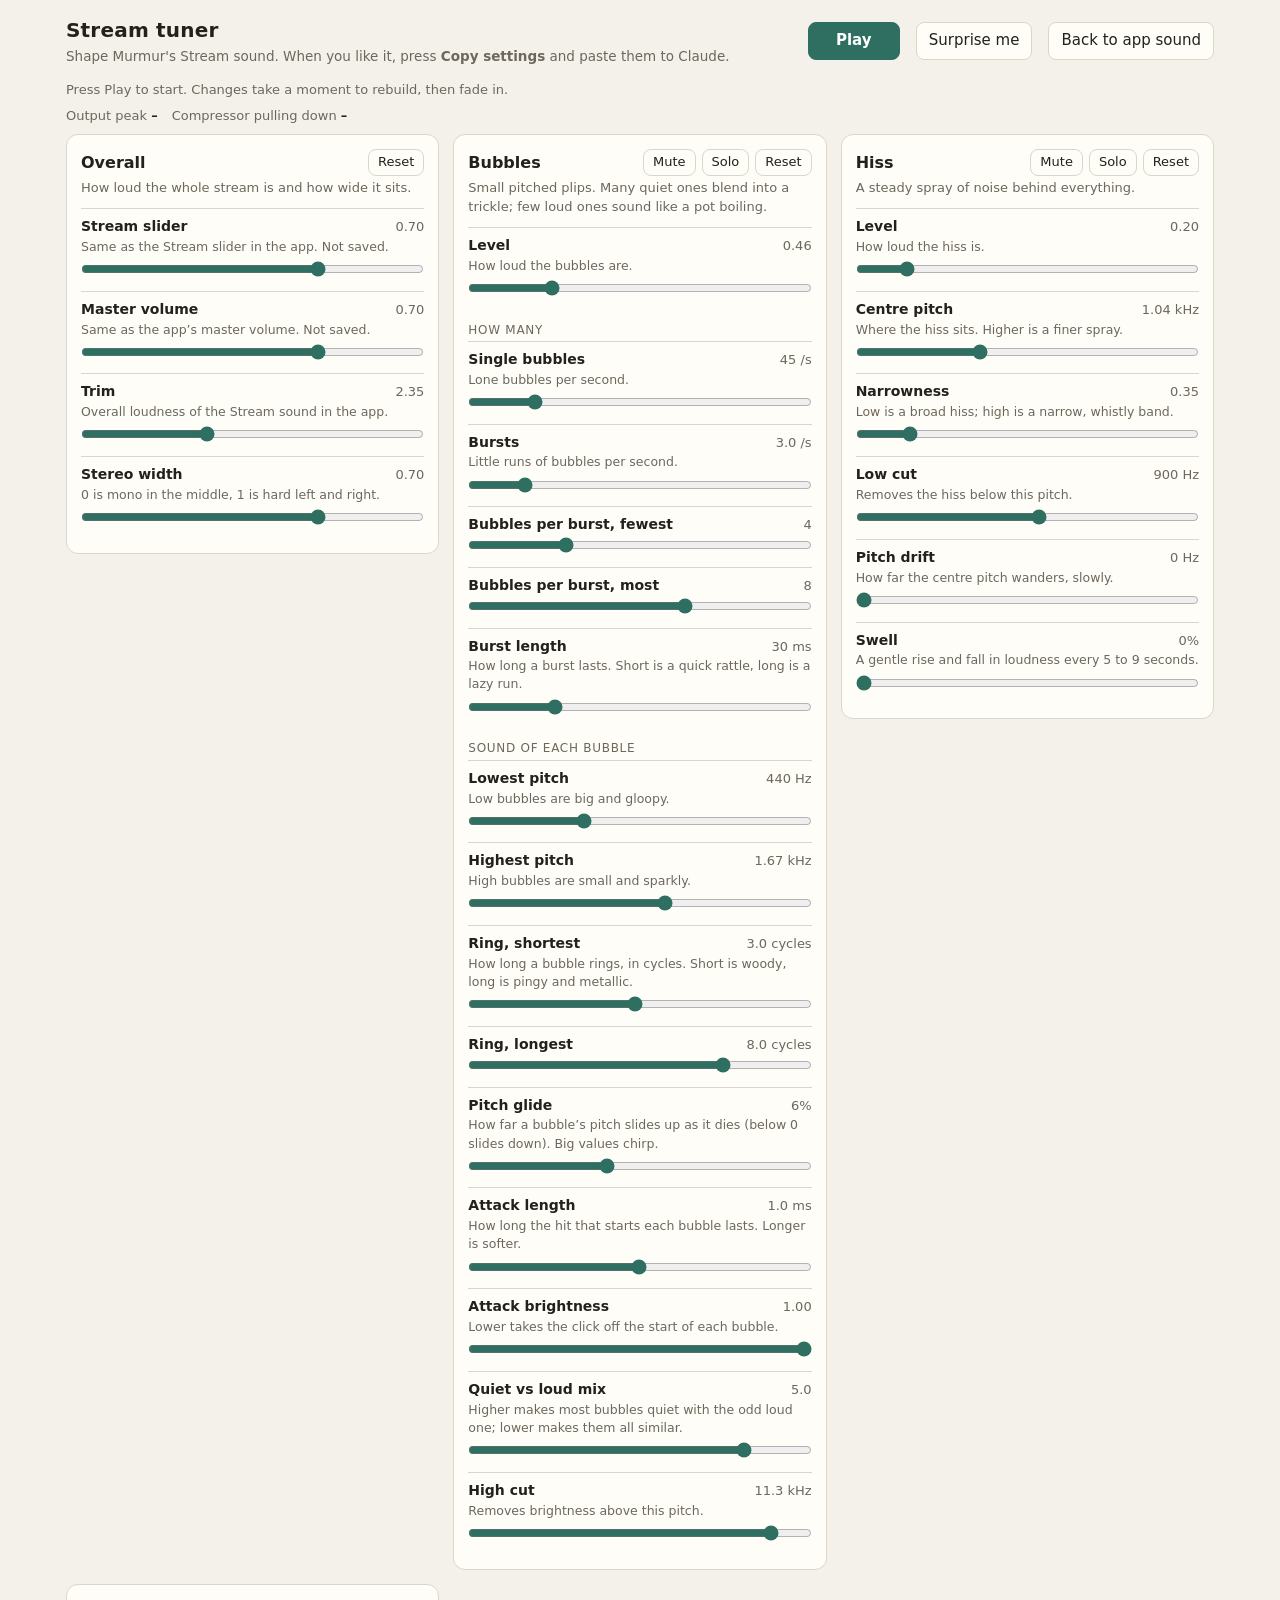
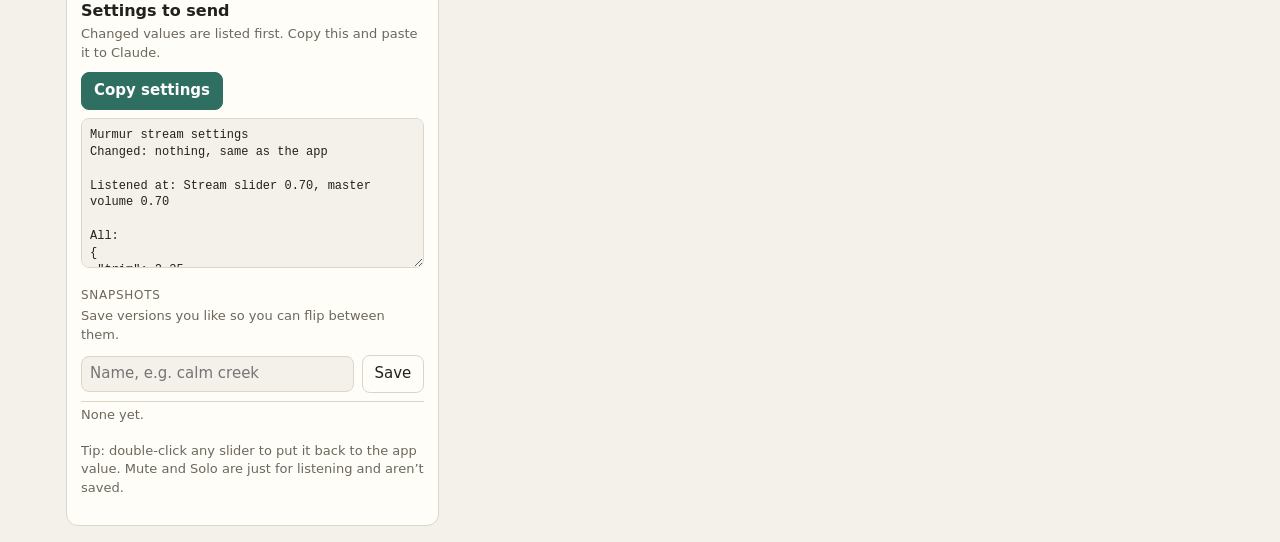
==== commit 3c26b6f1: "Remove the unused audio element from the stream tuner Co-Authored-By: Claude Opus 5.5 <noreply@anthr" ====
--- a/stream-tuner.html
+++ b/stream-tuner.html
@@ -81,7 +81,6 @@
   <div class="grid" id="grid"></div>
 </div>
 
-<audio id="out" hidden></audio>
 <script src="data.js"></script>
 <script src="audio.js"></script>
 <script>
